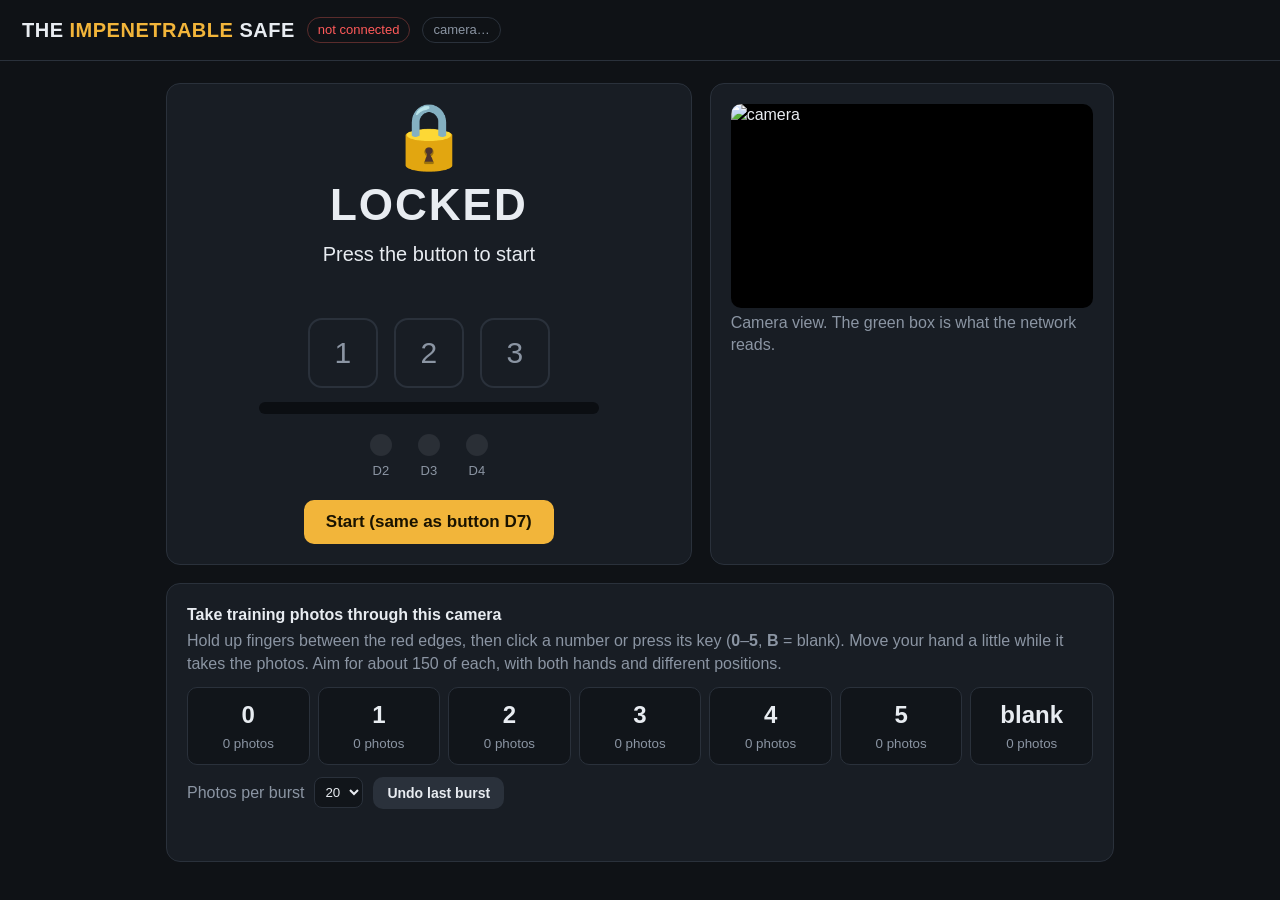
==== Midterm 2 - The Impenetrable Safe/uno_q_app/assets/index.html @ 94777017 "Midterm 2: Impenetrable Safe - finger-count CNN lock on the UNO Q - part1_anna_v_fit: gradient-desce" ====
<!doctype html>
<html lang="en">
<head>
<meta charset="UTF-8">
<meta name="viewport" content="width=device-width, initial-scale=1.0">
<title>Impenetrable Safe</title>
<style>
  :root { --bg:#0f1216; --card:#181d24; --line:#2a313b; --text:#e8ecf1; --muted:#8b95a3;
          --accent:#f2b53a; --green:#3ccf6e; --red:#ff5a5a; }
  * { box-sizing: border-box; }
  body { margin:0; background:var(--bg); color:var(--text); font:16px/1.4 -apple-system, "Segoe UI", Roboto, sans-serif; }
  header { padding:16px 22px; border-bottom:1px solid var(--line); display:flex; gap:12px; align-items:center; flex-wrap:wrap; }
  h1 { margin:0; font-size:20px; letter-spacing:.5px; } h1 span { color:var(--accent); }
  .pill { border:1px solid var(--line); border-radius:99px; padding:3px 10px; font-size:13px; color:var(--muted); }
  .pill.ok { color:var(--green); border-color:#2c5a3b; } .pill.bad { color:var(--red); border-color:#5a2c2c; }
  main { max-width:980px; margin:0 auto; padding:22px 16px; display:grid; grid-template-columns: 1.3fr 1fr; gap:18px; }
  @media (max-width: 760px) { main { grid-template-columns: 1fr; } }
  .card { background:var(--card); border:1px solid var(--line); border-radius:14px; padding:20px; }
  .safe { text-align:center; transition: border-color .3s, box-shadow .3s; }
  .state { font-size:44px; font-weight:800; letter-spacing:2px; margin:6px 0 4px; }
  .msg { font-size:20px; min-height:30px; }
  .sub { color:var(--muted); min-height:22px; margin-top:4px; }
  .digits { display:flex; justify-content:center; gap:16px; margin:22px 0 14px; }
  .d { width:70px; height:70px; border-radius:14px; border:2px solid var(--line); display:grid; place-items:center;
       font-size:30px; color:var(--muted); transition: all .25s; }
  .d.on { border-color:var(--green); background:rgba(60,207,110,.15); color:var(--green); }
  .d.next { border-color:var(--accent); color:var(--accent); animation: pulse 1.2s infinite; }
  @keyframes pulse { 50% { box-shadow:0 0 0 6px rgba(242,181,58,.15); } }
  .hold { height:12px; background:#0b0e12; border-radius:99px; overflow:hidden; margin:6px auto 0; max-width:340px; }
  .hold div { height:100%; width:0; background:var(--accent); transition: width .15s; }
  .leds { display:flex; justify-content:center; gap:26px; margin-top:20px; color:var(--muted); font-size:13px; }
  .led { width:22px; height:22px; border-radius:50%; background:#2a2f36; margin:0 auto 6px; transition: all .1s; }
  .led.on { background:#ffdf6b; box-shadow:0 0 14px #ffdf6b; }
  button { background:var(--accent); color:#1a1300; border:0; border-radius:10px; padding:12px 22px; font-size:17px;
           font-weight:700; cursor:pointer; margin-top:20px; }
  button:active { transform: translateY(1px); }
  img { width:100%; border-radius:10px; background:#000; display:block; aspect-ratio:16/9; object-fit:cover; }
  .events { margin-top:14px; font-size:13px; color:var(--muted); max-height:190px; overflow:auto; }
  .events div { padding:3px 0; border-bottom:1px solid #20262e; }
  .safe.UNLOCKED { border-color:var(--green); box-shadow:0 0 40px rgba(60,207,110,.25); }
  .safe.UNLOCKED .state { color:var(--green); }
  .safe.DENIED, .safe.LOCKOUT { border-color:var(--red); } .safe.DENIED .state, .safe.LOCKOUT .state { color:var(--red); }
  .safe.READING .state, .safe.WAIT_CLEAR .state { color:var(--accent); }
  .big-lock { font-size:64px; line-height:1; }
  .collect { grid-column: 1 / -1; }
  .classes { display:grid; grid-template-columns: repeat(7, 1fr); gap:8px; margin-top:12px; }
  .cls { background:#11151a; border:1px solid var(--line); border-radius:10px; padding:10px 4px; text-align:center;
         cursor:pointer; user-select:none; }
  .cls b { display:block; font-size:24px; } .cls small { color:var(--muted); }
  .cls:hover { border-color:var(--accent); }
  .cls.good small { color:var(--green); }
  .row { display:flex; gap:10px; align-items:center; flex-wrap:wrap; margin-top:12px; color:var(--muted); }
  .row button { margin:0; padding:8px 14px; font-size:14px; background:#2a313b; color:var(--text); }
  #capMsg { color:var(--accent); font-weight:600; min-height:22px; margin-top:10px; }
  select { background:#11151a; color:var(--text); border:1px solid var(--line); border-radius:8px; padding:6px; }
</style>
</head>
<body>
<header>
  <h1>THE <span>IMPENETRABLE</span> SAFE</h1>
  <span id="conn" class="pill">connecting…</span>
  <span id="cam" class="pill">camera…</span>
</header>
<main>
  <section class="card safe" id="safe">
    <div class="big-lock" id="icon">🔒</div>
    <div class="state" id="state">LOCKED</div>
    <div class="msg" id="msg">Press the button to start</div>
    <div class="sub" id="sub"></div>
    <div class="digits"><div class="d" id="d0">1</div><div class="d" id="d1">2</div><div class="d" id="d2">3</div></div>
    <div class="hold"><div id="hold"></div></div>
    <div class="leds">
      <div><div class="led" id="l0"></div>D2</div><div><div class="led" id="l1"></div>D3</div><div><div class="led" id="l2"></div>D4</div>
    </div>
    <button id="startBtn">Start (same as button D7)</button>
  </section>
  <section class="card">
    <img id="snap" alt="camera">
    <div class="sub">Camera view. The green box is what the network reads.</div>
    <div class="events" id="events"></div>
  </section>
  <section class="card collect">
    <b>Take training photos through this camera</b>
    <div class="sub">Hold up fingers between the red edges, then click a number or press its key
      (<b>0</b>–<b>5</b>, <b>B</b> = blank). Move your hand a little while it takes the photos.
      Aim for about 150 of each, with both hands and different positions.</div>
    <div class="classes" id="classes"></div>
    <div class="row">Photos per burst
      <select id="burstN"><option>10</option><option selected>20</option><option>40</option></select>
      <button id="undoBtn">Undo last burst</button></div>
    <div id="capMsg"></div>
  </section>
</main>
<script>
const $ = id => document.getElementById(id);
let lastEvent = 0, seenFirst = false;

const TEXT = {
  IDLE:       ["🔒", "LOCKED",    "Press the button to start"],
  READING:    ["🔒", "READY",     "Show digit {n} and hold it steady"],
  WAIT_CLEAR: ["🔒", "READY",     "Digit {d} accepted ✓ — now take your hand away"],
  UNLOCKED:   ["🔓", "UNLOCKED",  "Welcome! The safe is open"],
  DENIED:     ["⛔", "DENIED",    "Wrong code — try again"],
  LOCKOUT:    ["⛔", "LOCKED OUT","Too many wrong tries"],
};
const EVENT_TEXT = {
  start: () => "Button pressed — ready for digit 1", digit: e => `Digit ${e.info.position} accepted`,
  ready_next: e => `Ready for digit ${e.info.position}`, unlock: () => "✅ Correct code — servo OPEN",
  denied: () => "❌ Wrong code", lockout: () => "⛔ Locked out", timeout: () => "Timed out, relocked",
  relock: () => "Relocked", restart: () => "Restarted", ready_idle: () => "Ready",
};

function render(s) {
  const L = s.lock, st = L.state;
  const [icon, title, msg] = TEXT[st] || ["🔒", st, ""];
  $("safe").className = "card safe " + st;
  $("icon").textContent = icon;
  $("state").textContent = title;
  $("msg").textContent = msg.replace("{n}", L.digits + 1).replace("{d}", L.digits);

  let sub = "";
  if (st === "READING" || st === "WAIT_CLEAR") {
    if (s.sees == null) sub = "no camera picture";
    else {
      const what = s.sees === "blank" ? "nothing" : s.sees === "0" ? "0 (fist)" : s.sees;
      sub = `sees ${what} · ${Math.round(s.sure * 100)}% sure`;
      if (st === "READING" && s.sees !== "blank" && s.sure < s.need) sub += ` (needs ${Math.round(s.need * 100)}%)`;
    }
  } else if (st === "UNLOCKED" || st === "LOCKOUT") {
    sub = L.remaining != null ? `${st === "UNLOCKED" ? "relocks" : "try again"} in ${Math.ceil(L.remaining)} s` : "";
  }
  $("sub").textContent = sub;

  for (let i = 0; i < 3; i++) {
    const d = $("d" + i), done = i < L.digits || st === "UNLOCKED";
    d.className = "d" + (done ? " on" : "") + (st === "READING" && i === L.digits ? " next" : "");
    d.textContent = done ? "✓" : String(i + 1);
  }
  $("hold").style.width = (st === "READING" ? L.hold * 100 : 0) + "%";

  // mirror the real LEDs D2 D3 D4 (same patterns as the sketch)
  const t = Date.now(), flash = Math.floor(t / 250) % 2 === 0, fast = Math.floor(t / 100) % 2 === 0;
  for (let i = 0; i < 3; i++) {
    let on = false;
    if (st === "READING" || st === "WAIT_CLEAR") on = i < L.digits;
    if (st === "UNLOCKED") on = flash;
    if (st === "DENIED") on = fast;
    $("l" + i).className = "led" + (on ? " on" : "");
  }

  $("cam").textContent = s.camera_ok ? `camera ✓ · ${s.ms} ms/frame` : "no camera";
  $("cam").className = "pill " + (s.camera_ok ? "ok" : "bad");

  const fresh = s.events.filter(e => e.id > lastEvent);
  if (!seenFirst) { seenFirst = true; lastEvent = Math.max(0, ...s.events.map(e => e.id)); return; }
  fresh.forEach(e => {
    lastEvent = Math.max(lastEvent, e.id);
    const txt = (EVENT_TEXT[e.name] || (() => e.name))(e);
    $("events").insertAdjacentHTML("afterbegin", `<div>${new Date(e.t * 1000).toLocaleTimeString()} · ${txt}</div>`);
  });
}

async function poll() {
  try {
    const s = await fetch("/api/state", {cache: "no-store"}).then(r => r.json());
    $("conn").textContent = "connected to UNO Q"; $("conn").className = "pill ok";
    render(s);
    renderCollect(s);
  } catch (e) {
    $("conn").textContent = "not connected"; $("conn").className = "pill bad";
  }
  setTimeout(poll, 250);
}
poll();
setInterval(() => { $("snap").src = "/api/snapshot?t=" + Date.now(); }, 600);
$("startBtn").onclick = () => fetch("/api/button", {method: "POST"});

// ---- collecting photos ----
const CLASSES = ["0", "1", "2", "3", "4", "5", "blank"];
CLASSES.forEach((name, i) => {
  $("classes").insertAdjacentHTML("beforeend",
    `<div class="cls" id="cls${i}"><b>${name}</b><small id="cnt${i}">0 photos</small></div>`);
  $("cls" + i).onclick = () => takePhotos(i);
});
let wasBusy = false;
function takePhotos(i) {
  const n = +$("burstN").value;
  fetch(`/api/capture?label=${i}&count=${n}`, {method: "POST"}).then(r => r.json()).then(r => {
    $("capMsg").textContent = r.error ? r.error : `📸 Taking ${n} photos of "${CLASSES[i]}"… keep moving your hand a little`;
  });
}
$("undoBtn").onclick = () => fetch("/api/undo", {method: "POST"});
document.addEventListener("keydown", e => {
  if (e.target.tagName === "SELECT") return;
  if (/^[0-5]$/.test(e.key)) takePhotos(+e.key);
  if (e.key.toLowerCase() === "b") takePhotos(6);
});
function renderCollect(s) {
  if (!s.counts) return;
  CLASSES.forEach((name, i) => {
    const n = s.counts[name] || 0;
    $("cnt" + i).textContent = n + " photos";
    $("cls" + i).className = "cls" + (n >= 150 ? " good" : "");
  });
  if (!s.capture.busy && s.capture.message && (wasBusy || !$("capMsg").textContent)) $("capMsg").textContent = "✓ " + s.capture.message;
  wasBusy = s.capture.busy;
}
</script>
</body>
</html>
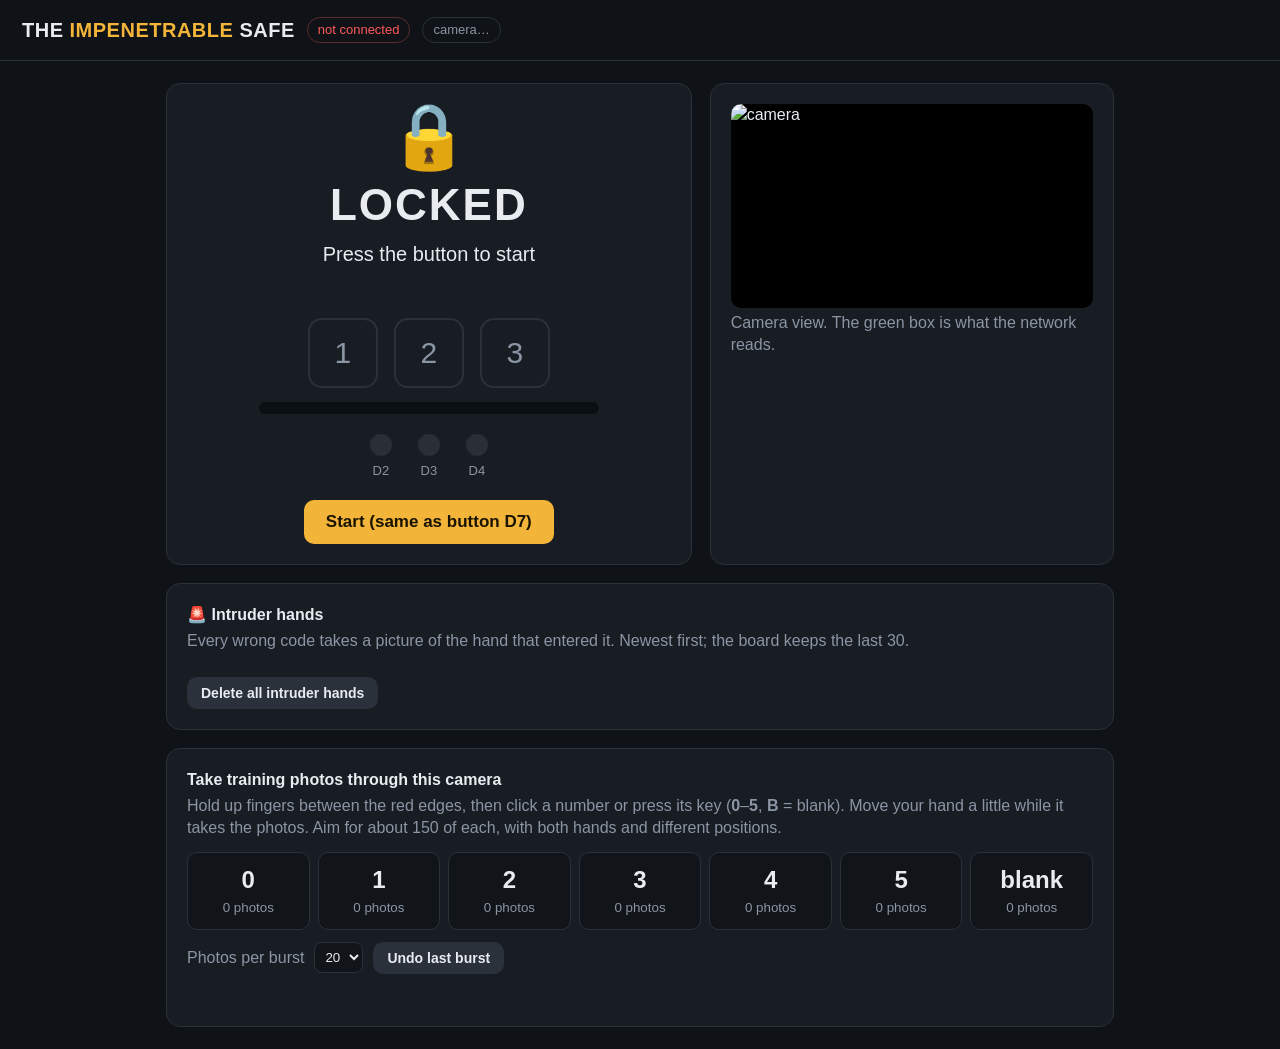
==== commit 601f01c2: "Safe: intruder hand photos, change the code by holding D7, servo locked 180 / open 90 - Wrong code o" ====
--- a/Midterm 2 - The Impenetrable Safe/uno_q_app/assets/index.html
+++ b/Midterm 2 - The Impenetrable Safe/uno_q_app/assets/index.html
@@ -52,6 +52,16 @@
   .row { display:flex; gap:10px; align-items:center; flex-wrap:wrap; margin-top:12px; color:var(--muted); }
   .row button { margin:0; padding:8px 14px; font-size:14px; background:#2a313b; color:var(--text); }
   #capMsg { color:var(--accent); font-weight:600; min-height:22px; margin-top:10px; }
+  .safe.NEW_CODE, .safe.NEW_CODE_CLEAR, .safe.CODE_SAVED { border-color:#4aa3ff; box-shadow:0 0 40px rgba(74,163,255,.2); }
+  .safe.NEW_CODE .state, .safe.NEW_CODE_CLEAR .state, .safe.CODE_SAVED .state { color:#4aa3ff; }
+  #codeBtn { background:#4aa3ff; color:#04121f; margin-left:8px; display:none; }
+  .intruders { grid-column: 1 / -1; }
+  #caught { display:none; margin-top:16px; } #caught img { border:2px solid var(--red); }
+  #caught div { color:var(--red); font-weight:700; margin-bottom:6px; }
+  .gallery { display:grid; grid-template-columns: repeat(auto-fill, minmax(220px, 1fr)); gap:12px; margin-top:12px; }
+  .gallery a { display:block; } .gallery img { aspect-ratio:16/9; border:1px solid #5a2c2c; }
+  .gallery small { color:var(--muted); display:block; margin-top:4px; }
+  .empty { color:var(--muted); margin-top:10px; }
   select { background:#11151a; color:var(--text); border:1px solid var(--line); border-radius:8px; padding:6px; }
 </style>
 </head>
@@ -67,17 +77,24 @@
     <div class="state" id="state">LOCKED</div>
     <div class="msg" id="msg">Press the button to start</div>
     <div class="sub" id="sub"></div>
+    <div id="caught"><div>🖐️ INTRUDER HAND!</div><img id="caughtImg" alt="intruder hand"></div>
     <div class="digits"><div class="d" id="d0">1</div><div class="d" id="d1">2</div><div class="d" id="d2">3</div></div>
     <div class="hold"><div id="hold"></div></div>
     <div class="leds">
       <div><div class="led" id="l0"></div>D2</div><div><div class="led" id="l1"></div>D3</div><div><div class="led" id="l2"></div>D4</div>
     </div>
-    <button id="startBtn">Start (same as button D7)</button>
+    <button id="startBtn">Start (same as button D7)</button><button id="codeBtn">Change code</button>
   </section>
   <section class="card">
     <img id="snap" alt="camera">
     <div class="sub">Camera view. The green box is what the network reads.</div>
     <div class="events" id="events"></div>
+  </section>
+  <section class="card intruders">
+    <b>🚨 Intruder hands</b> <span class="sub" id="intrCount"></span>
+    <div class="sub">Every wrong code takes a picture of the hand that entered it. Newest first; the board keeps the last 30.</div>
+    <div class="gallery" id="gallery"></div>
+    <div class="row"><button id="clearIntr">Delete all intruder hands</button></div>
   </section>
   <section class="card collect">
     <b>Take training photos through this camera</b>
@@ -102,12 +119,18 @@
   UNLOCKED:   ["🔓", "UNLOCKED",  "Welcome! The safe is open"],
   DENIED:     ["⛔", "DENIED",    "Wrong code — try again"],
   LOCKOUT:    ["⛔", "LOCKED OUT","Too many wrong tries"],
+  NEW_CODE:       ["🔑", "NEW CODE",  "Show new digit {n} and hold it steady"],
+  NEW_CODE_CLEAR: ["🔑", "NEW CODE",  "New digit {d} saved ✓ — now take your hand away"],
+  CODE_SAVED:     ["🔑", "CODE SAVED","Your new code is set"],
 };
+const READING_LIKE = ["READING", "NEW_CODE"], CLEAR_LIKE = ["WAIT_CLEAR", "NEW_CODE_CLEAR"];
 const EVENT_TEXT = {
   start: () => "Button pressed — ready for digit 1", digit: e => `Digit ${e.info.position} accepted`,
   ready_next: e => `Ready for digit ${e.info.position}`, unlock: () => "✅ Correct code — servo OPEN",
   denied: () => "❌ Wrong code", lockout: () => "⛔ Locked out", timeout: () => "Timed out, relocked",
   relock: () => "Relocked", restart: () => "Restarted", ready_idle: () => "Ready",
+  code_start: () => "🔑 Choosing a new code", code_changed: () => "🔑 New code saved",
+  code_cancel: () => "Code change cancelled (old code kept)",
 };
 
 function render(s) {
@@ -119,24 +142,38 @@
   $("msg").textContent = msg.replace("{n}", L.digits + 1).replace("{d}", L.digits);
 
   let sub = "";
-  if (st === "READING" || st === "WAIT_CLEAR") {
+  if (READING_LIKE.includes(st) || CLEAR_LIKE.includes(st)) {
     if (s.sees == null) sub = "no camera picture";
     else {
       const what = s.sees === "blank" ? "nothing" : s.sees === "0" ? "0 (fist)" : s.sees;
       sub = `sees ${what} · ${Math.round(s.sure * 100)}% sure`;
-      if (st === "READING" && s.sees !== "blank" && s.sure < s.need) sub += ` (needs ${Math.round(s.need * 100)}%)`;
+      if (READING_LIKE.includes(st) && s.sees !== "blank" && s.sure < s.need) sub += ` (needs ${Math.round(s.need * 100)}%)`;
     }
   } else if (st === "UNLOCKED" || st === "LOCKOUT") {
     sub = L.remaining != null ? `${st === "UNLOCKED" ? "relocks" : "try again"} in ${Math.ceil(L.remaining)} s` : "";
+    if (st === "UNLOCKED") sub += " · hold D7 for 3 s to change the code";
+  }
+  if (st === "NEW_CODE" || st === "NEW_CODE_CLEAR") sub = (sub ? sub + " · " : "") + "press D7 to cancel";
+  $("codeBtn").style.display = st === "UNLOCKED" ? "inline-block" : "none";
+  const caught = st === "DENIED" || st === "LOCKOUT";
+  if (caught && !wasCaught) {          // a wrong code just happened: fetch the brand-new photo
+    newestPhoto = null;
+    setTimeout(loadIntruders, 400); setTimeout(loadIntruders, 1200);
+  }
+  wasCaught = caught;
+  $("caught").style.display = caught && newestPhoto ? "block" : "none";
+  if (caught && newestPhoto && $("caughtImg").dataset.name !== newestPhoto) {
+    $("caughtImg").dataset.name = newestPhoto;
+    $("caughtImg").src = "/api/intruder?name=" + newestPhoto;
   }
   $("sub").textContent = sub;
 
   for (let i = 0; i < 3; i++) {
-    const d = $("d" + i), done = i < L.digits || st === "UNLOCKED";
-    d.className = "d" + (done ? " on" : "") + (st === "READING" && i === L.digits ? " next" : "");
+    const d = $("d" + i), done = i < L.digits || st === "UNLOCKED" || st === "CODE_SAVED";
+    d.className = "d" + (done ? " on" : "") + (READING_LIKE.includes(st) && i === L.digits ? " next" : "");
     d.textContent = done ? "✓" : String(i + 1);
   }
-  $("hold").style.width = (st === "READING" ? L.hold * 100 : 0) + "%";
+  $("hold").style.width = (READING_LIKE.includes(st) ? L.hold * 100 : 0) + "%";
 
   // mirror the real LEDs D2 D3 D4 (same patterns as the sketch)
   const t = Date.now(), flash = Math.floor(t / 250) % 2 === 0, fast = Math.floor(t / 100) % 2 === 0;
@@ -145,6 +182,8 @@
     if (st === "READING" || st === "WAIT_CLEAR") on = i < L.digits;
     if (st === "UNLOCKED") on = flash;
     if (st === "DENIED") on = fast;
+    if (st === "NEW_CODE" || st === "NEW_CODE_CLEAR") on = i < L.digits || (i === L.digits && Math.floor(t / 400) % 2 === 0);
+    if (st === "CODE_SAVED") { const k = Math.floor(t / 120) % 4; on = k === i || k === 3; }
     $("l" + i).className = "led" + (on ? " on" : "");
   }
 
@@ -174,6 +213,31 @@
 poll();
 setInterval(() => { $("snap").src = "/api/snapshot?t=" + Date.now(); }, 600);
 $("startBtn").onclick = () => fetch("/api/button", {method: "POST"});
+$("codeBtn").onclick = () => fetch("/api/button_hold", {method: "POST"});
+
+// ---- intruder photos ----
+let shownPhotos = "", newestPhoto = null, wasCaught = false;
+function photoTime(name) {   // "20261110-164512.jpg" -> readable date
+  const m = name.match(/^(\d{4})(\d{2})(\d{2})-(\d{2})(\d{2})(\d{2})/);
+  return m ? new Date(+m[1], m[2] - 1, +m[3], +m[4], +m[5], +m[6]).toLocaleString() : name;
+}
+async function loadIntruders() {
+  try {
+    const r = await fetch("/api/intruders", {cache: "no-store"}).then(r => r.json());
+    newestPhoto = r.photos[0] || null;
+    const key = r.photos.join(",");
+    if (key !== shownPhotos) {
+      shownPhotos = key;
+      $("intrCount").textContent = r.photos.length ? `· ${r.photos.length}` : "";
+      $("gallery").innerHTML = r.photos.length ? r.photos.map(n =>
+        `<a href="/api/intruder?name=${n}" target="_blank"><img src="/api/intruder?name=${n}" alt="intruder hand" loading="lazy"><small>${photoTime(n)}</small></a>`
+      ).join("") : `<div class="empty">No wrong codes yet.</div>`;
+    }
+  } catch (e) {}
+}
+loadIntruders();
+setInterval(loadIntruders, 3000);
+$("clearIntr").onclick = () => { if (confirm("Delete all intruder hand photos?")) fetch("/api/intruders/clear", {method: "POST"}).then(loadIntruders); };
 
 // ---- collecting photos ----
 const CLASSES = ["0", "1", "2", "3", "4", "5", "blank"];
